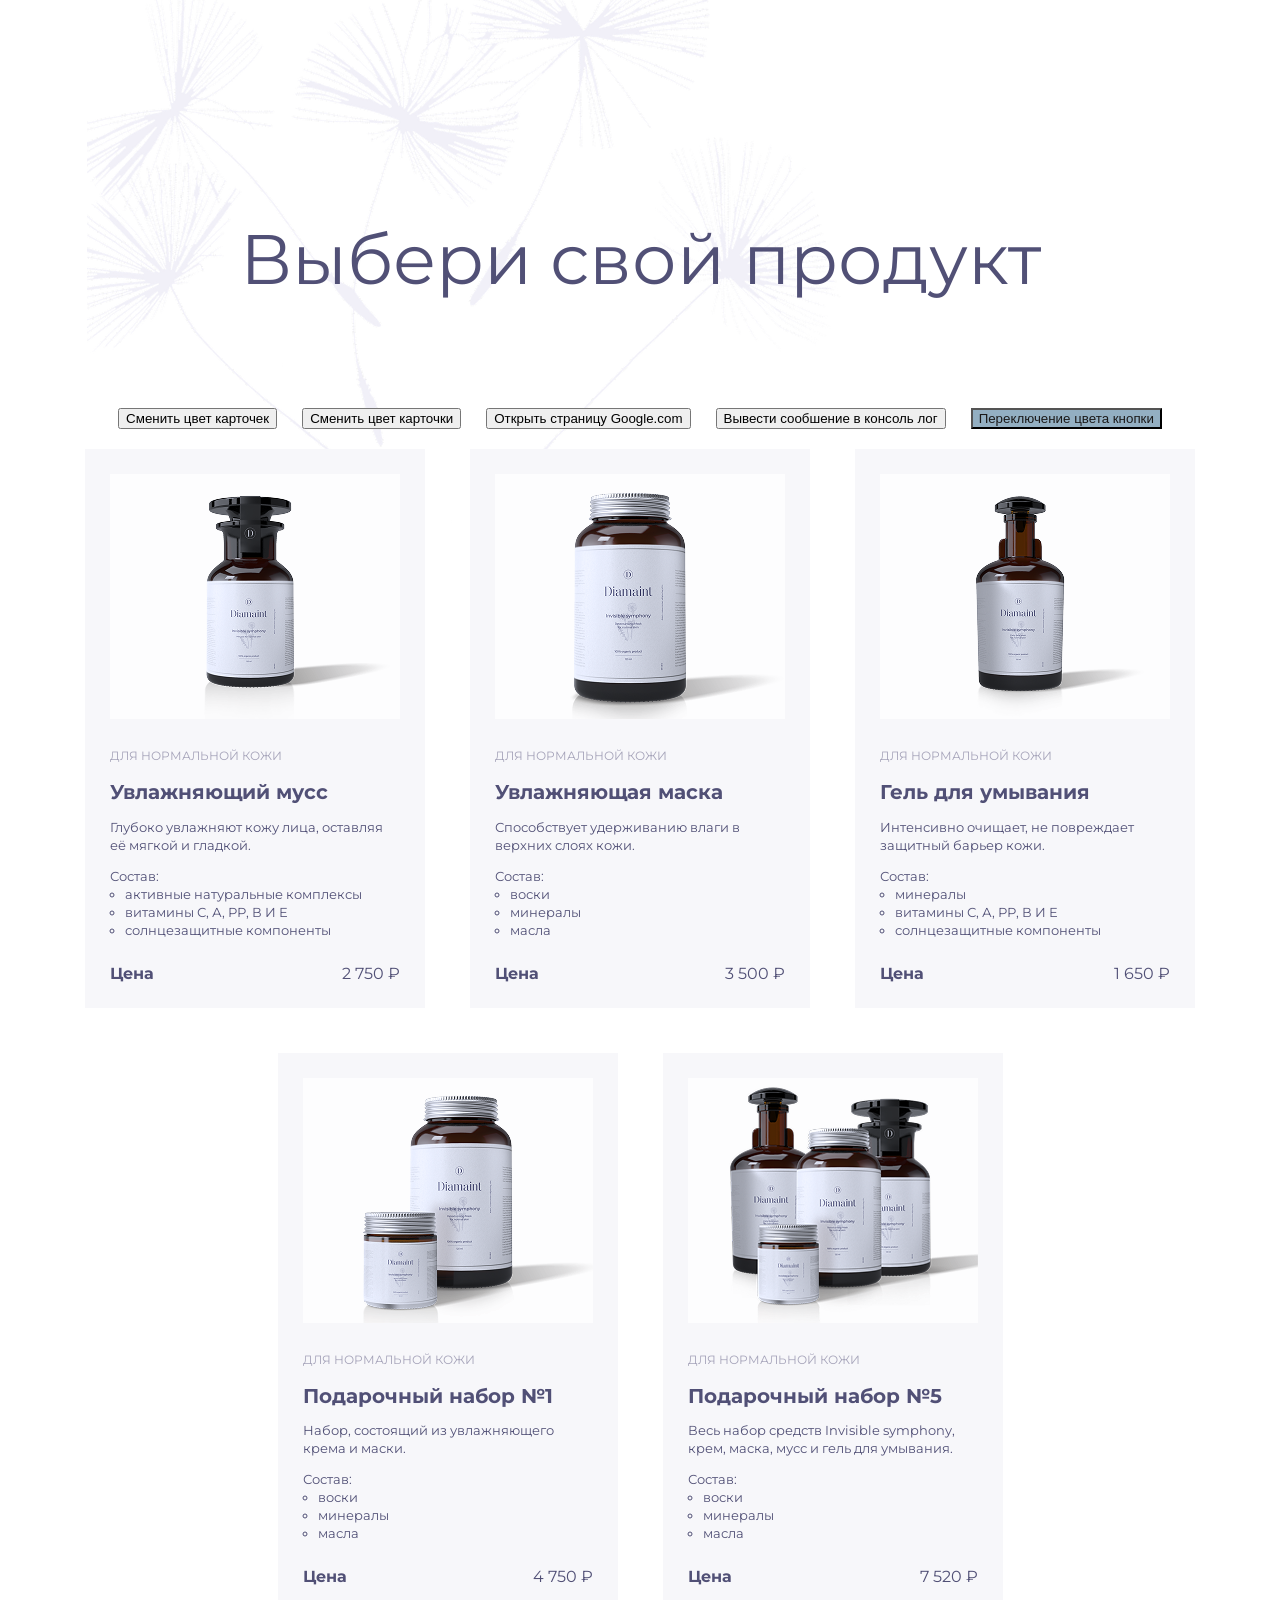
==== index.html @ 530c712b "fix: fix homework bugs and flaws" ====
<!DOCTYPE html>
<html lang="en">
<head>
  <meta charset="UTF-8">
  <meta name="viewport" content="width=device-width, initial-scale=1.0">
  <title>Document</title>
  <link rel="stylesheet" href="style.css">
</head>
<body>
  <main class="catalog">
    <div class="container catalog__container">
      <h1 class="title catalog__title">Выбери свой продукт</h1>
      <div class="products__buttons">
        <button id="change-color-products-cards-button">Сменить цвет карточек</button>
        <button id="button-card-color-change">Сменить цвет карточки</button>
        <button id="open-google">Открыть страницу Google.com</button>
        <button id="output-console-log">Вывести сообшение в консоль лог</button>
        <button id="toggle-color-button">Переключение цвета кнопки</button>
      </div>
      <ul class="products products-cards ">
        <li class="products__item card">
          <img src="images/moisturizing_mousse.png" alt="" class="card__image">
          <span class="card__category">для нормальной кожи</span>
          <h2 class="card__name">Увлажняющий мусс</h2>
          <div class="card__description">
            <p>Глубоко увлажняют кожу лица, оставляя её мягкой и гладкой.</p>
          </div>
          <div class="card__compaund compaund">
            <span class="compaund__name">Состав: </span>
            <ul class="compaund__list">
              <li>активные натуральные комплексы</li>
              <li>витамины С, А, РР, В И Е</li>
              <li>солнцезащитные компоненты</li>
            </ul>
          </div>
          <div class="card__price">
            <b>Цена</b>
            <span>2 750 &#8381;</span>
          </div>
        </li>

        <li class="products__item card">
          <img src="images/moisturizing_mask.png" alt="" class="card__image">
          <span class="card__category">для нормальной кожи</span>
          <h2 class="card__name">Увлажняющая маска</h2>
          <div class="card__description">
            <p >Способствует удерживанию влаги в верхних слоях кожи.</p>
          </div>
          <div class="card__compaund compaund">
            <span class="compaund__name">Состав: </span>
            <ul class="compaund__list">
              <li>воски</li>
              <li>минералы</li>
              <li>масла</li>
            </ul>
          </div>
          <div class="card__price">
            <b>Цена</b>
            <span>3 500 &#8381;</span>
          </div>
        </li>


        <li class="products__item card">
          <img src="images/cleansing_gel.png" alt="" class="card__image">
          <span class="card__category">для нормальной кожи</span>
          <h2 class="card__name">Гель для умывания</h2>
          <div class="card__description">
            <p>Интенсивно очищает, не повреждает защитный барьер кожи.</p>
          </div>
          <div class="card__compaund compaund">
            <span class="compaund__name">Состав: </span>
            <ul class="compaund__list">
              <li>минералы</li>
              <li>витамины С, А, РР, В И Е</li>
              <li>солнцезащитные компоненты</li>
            </ul>
          </div>
          <div class="card__price">
            <b>Цена</b>
            <span>1 650 &#8381;</span>
          </div>
        </li>


        <li class="products__item card">
          <img src="images/Gift-Set-1.png" alt="" class="card__image">
          <span class="card__category">для нормальной кожи</span>
          <h2 class="card__name">Подарочный набор №1</h2>
          <div class="card__description">
            <p>Набор, состоящий из увлажняющего крема и маски.</p>
          </div>
          <div class="card__compaund compaund">
            <span class="compaund__name">Состав: </span>
            <ul class="compaund__list">
              <li>воски</li>
              <li>минералы</li>
              <li>масла</li>
            </ul>
          </div>
          <div class="card__price">
            <b>Цена</b>
            <span>4 750 &#8381;</span>
          </div>
        </li>


        <li class="products__item card">
          <img src="images/Gift-set-5.png" alt="" class="card__image">
          <span class="card__category">для нормальной кожи</span>
          <h2 class="card__name">Подарочный набор №5</h2>
          <div class="card__description">
            <p>Весь набор средств Invisible symphony, крем, маска, мусс и гель для умывания.</p>
          </div>
          <div class="card__compaund compaund">
            <span class="compaund__name">Состав: </span>
            <ul class="compaund__list">
              <li>воски</li>
              <li>минералы</li>
              <li>масла</li>
            </ul>
          </div>
          <div class="card__price">
            <b>Цена</b>
            <span>7 520 &#8381;</span>
          </div>
        </li>
      </ul>
    </div>
  </main>
  <script src="main.js"></script>
  <script src="homework-7.js"></script>
  <script src="homework-8.js"></script>
  <script src="homework-9.js" type="module"></script>
</body>
</html>
---- style.css ----
* {
  box-sizing: border-box;
}
body {
  padding: 0;
  margin: 0;
  color: #515076;
  font-family: "Montserrat";
}

@font-face {
  font-family: "Montserrat";
  src: url("font/Montserrat-Bold.woff") format("woff");
  font-weight: 700;
}

@font-face {
  font-family: "Montserrat";
  src: url("font/Montserrat-Regular.woff") format("woff");
  font-weight: 400;
  font-size: 13px;
}

.container {
  max-width: 1280px;
  margin: 0 auto;
}

.catalog__container {
  background-image: url("images/backgraund_dandelions.png");
  background-repeat: no-repeat;
  background-position: 87px -87px;
  padding-top: 220px;
}

.catalog__title {
  margin-top: 0px;
  margin-bottom: 110px;
}

.title {
  font-size: 70px;
  font-weight: 400;
  line-height: 78px;
  text-align: center;
}

.products__buttons {
  display: flex;
  justify-content: center;
  flex-wrap: wrap;
  column-gap: 25px;
  padding-bottom: 20px;
}

.buttons {
  height: 40px;
  background-color: #F7F7FA;
}


#toggle-color-button {
  background-color: #93afc2; 
  color: rgb(27, 26, 26);
  transition: background-color 0.3s ease;
}


#toggle-color-button.active {
  background-color: #2ecc71; 
}


.products-cards {
  list-style: none;
  padding: 0;
  margin: 0;
}

.card {
  background-color: #F7F7FA;
  padding: 25px;
  width: 100%;
}

.card__image {
  width: 290px;
  height: 245px;
  display: block;
}

.card__category {
  display: block;
  font-size: 12px;
  line-height: 24px;
  text-transform: uppercase;
  margin-top: 25px;
  margin-bottom: 15px;
  color:#A5A3B9;
}

.card__name {
  font-size: 20px;
  margin-top: 5px;
  line-height: 27px;
}

.card__description {
  margin-top: 5px;
  margin-bottom: 10px;
  min-height: 36px;
  font-size: 13px;
  line-height: 18px;
}

.card__compaund {
  font-size: 13px;
  line-height: 18px;
  margin-bottom: 20px;
}

.card__name {
  font-size: 13;
  line-height: 18px;
}

.compaund__list {
  font-size: 13px;
  line-height: 18px;
  padding-left: 15px;
}

.card__price {
  display: flex;
  margin-top: 25px;
  justify-content: space-between;
}

.products {
  display: flex;
  flex-wrap: wrap;
  justify-content: center;
  gap: 45px;
}

.products__item {
  width: 340px;
}
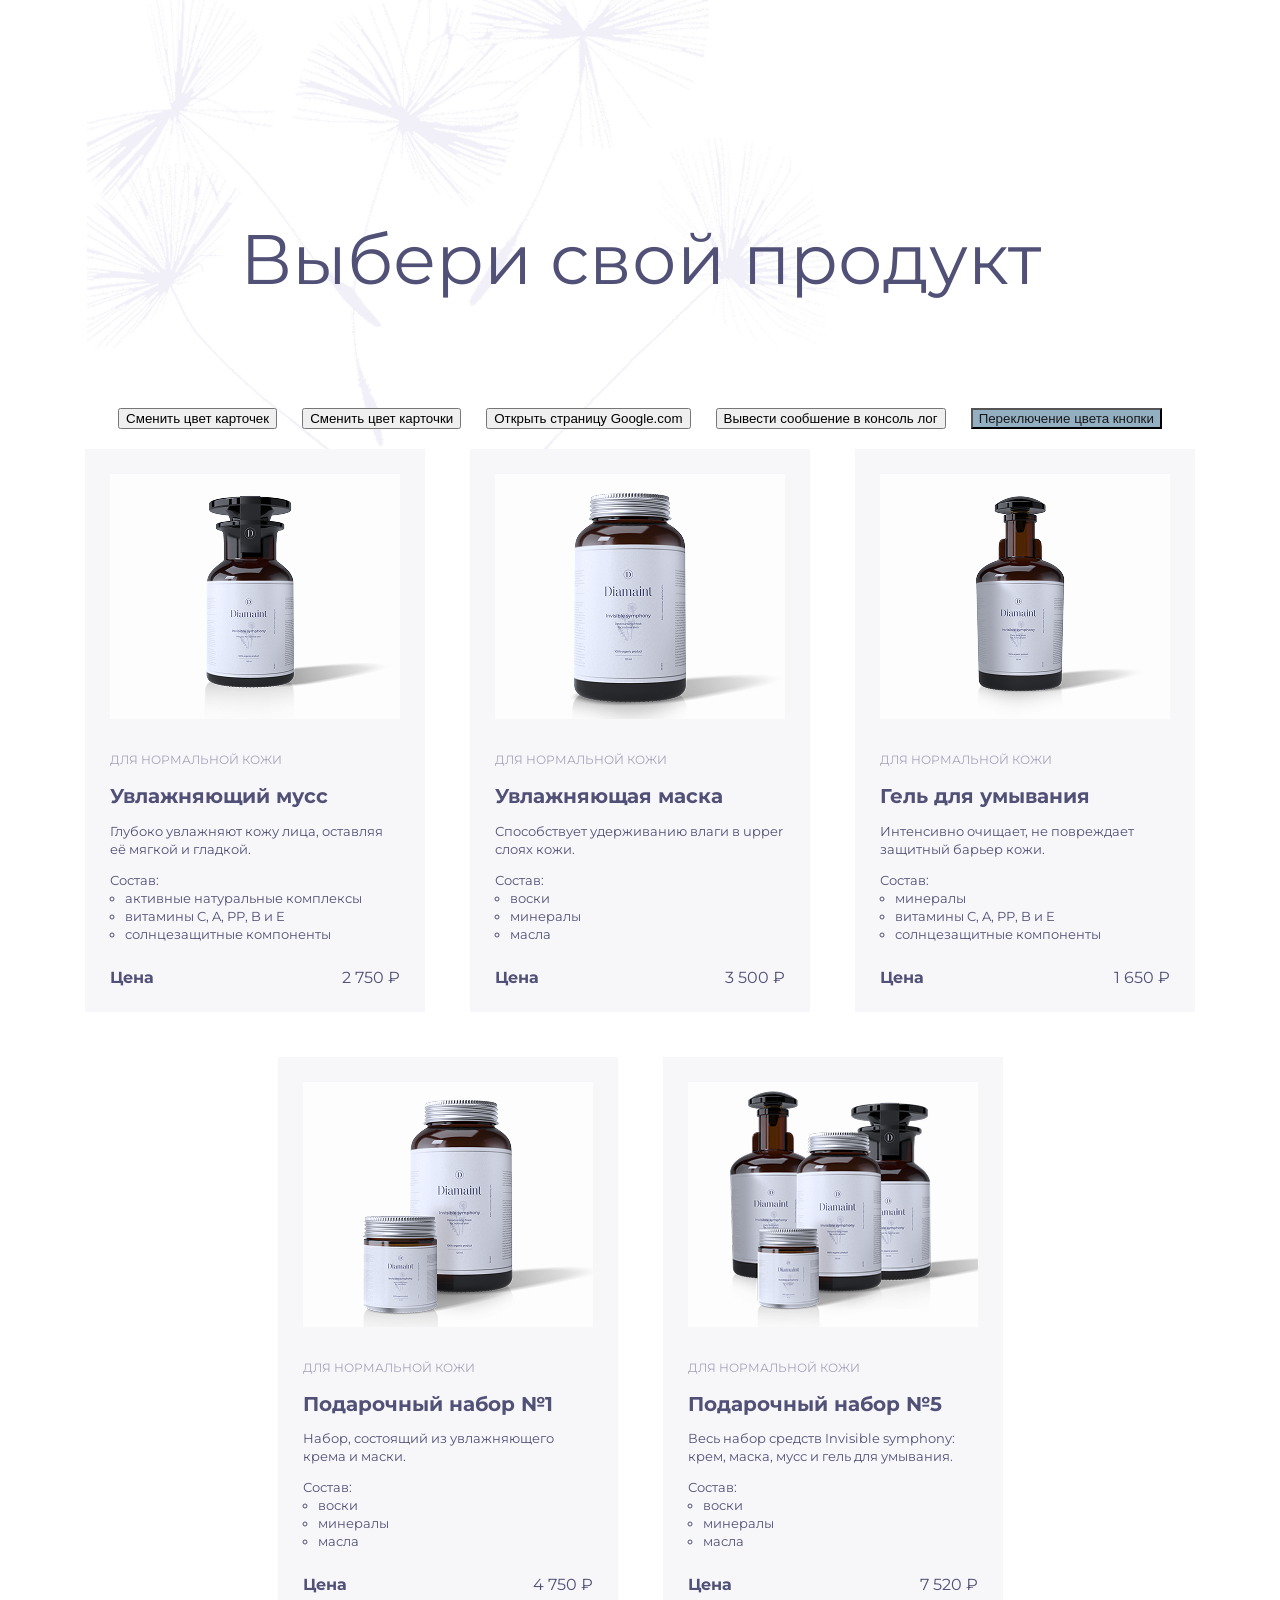
==== commit 66a980ee: "feat: product modules, card limiting and filtering" ====
--- a/index.html
+++ b/index.html
@@ -132,5 +132,6 @@
   <script src="homework-7.js"></script>
   <script src="homework-8.js"></script>
   <script src="homework-9.js" type="module"></script>
+  <script src="homework-10.js" type="module"></script>
 </body>
 </html>
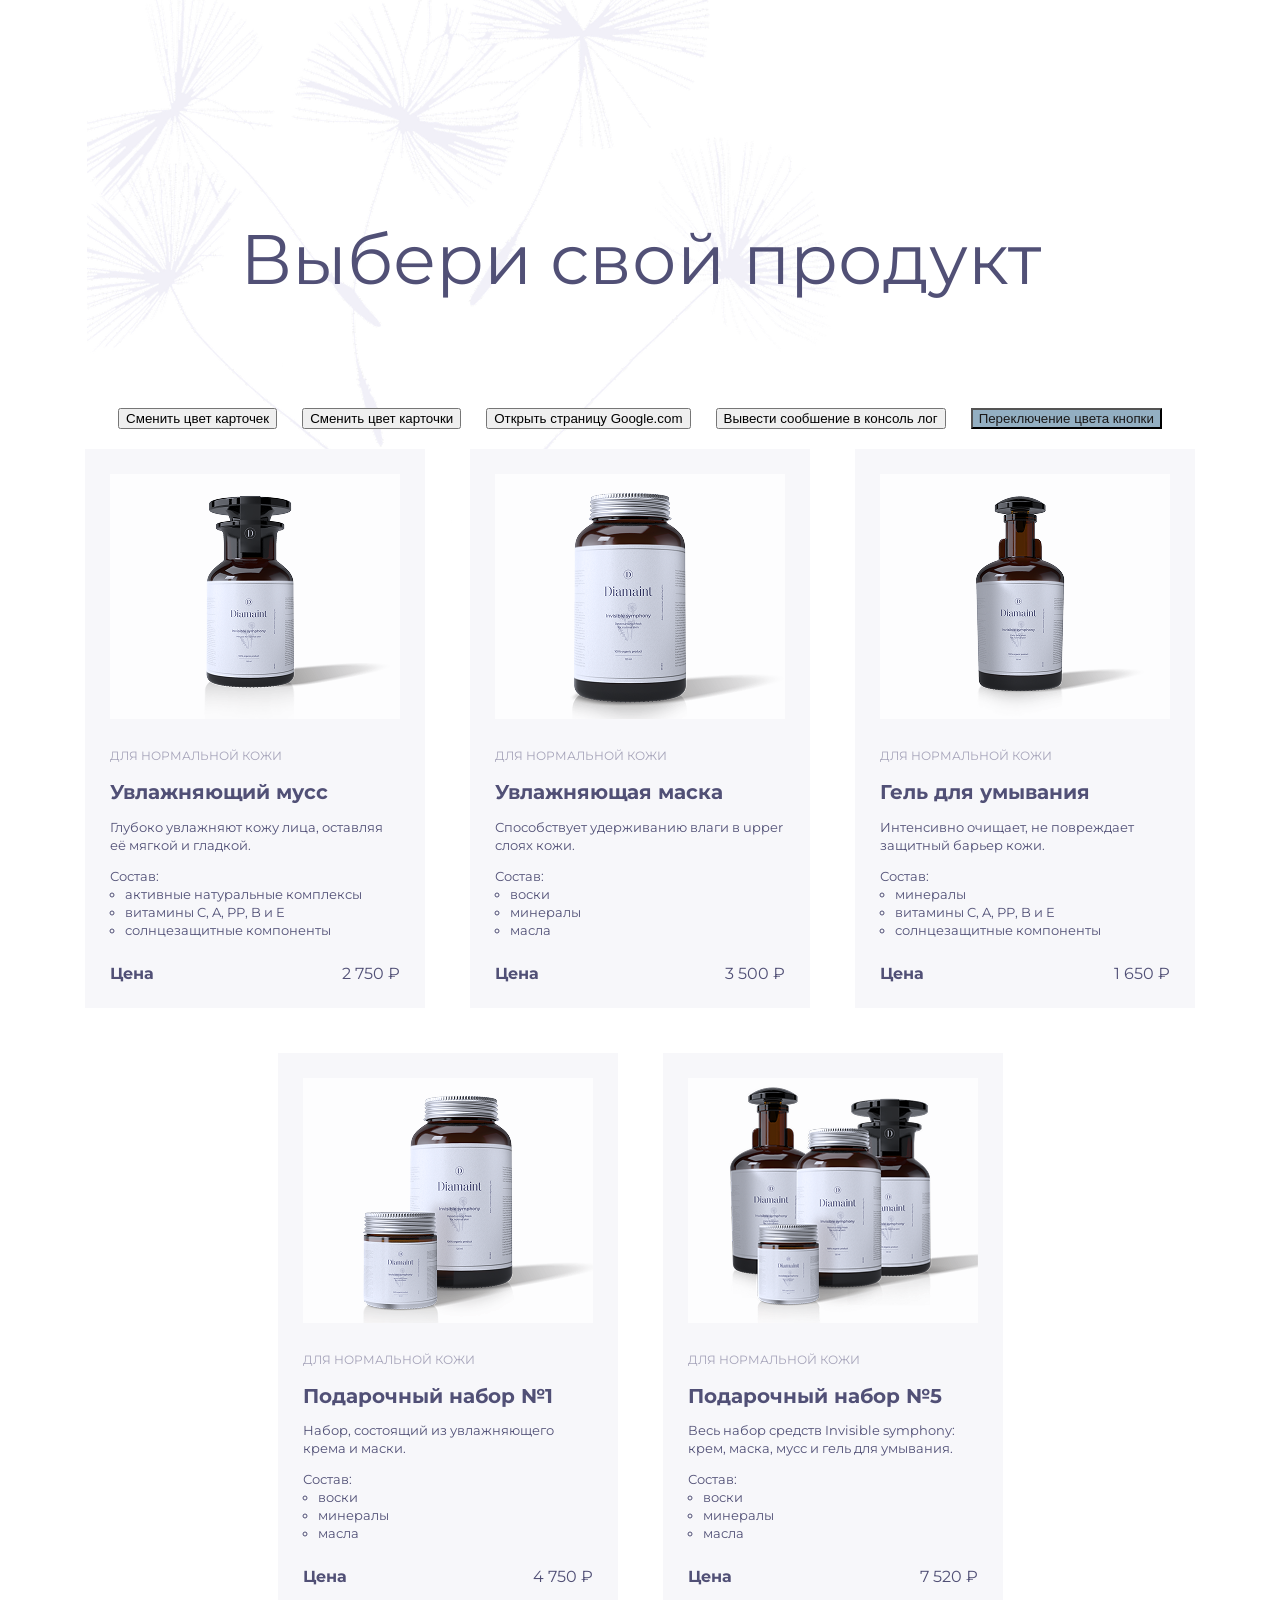
==== commit 6bba1b02: "Addressed all the comments." ====
--- a/index.html
+++ b/index.html
@@ -1,11 +1,13 @@
 <!DOCTYPE html>
 <html lang="en">
+
 <head>
   <meta charset="UTF-8">
   <meta name="viewport" content="width=device-width, initial-scale=1.0">
   <title>Document</title>
   <link rel="stylesheet" href="style.css">
 </head>
+
 <body>
   <main class="catalog">
     <div class="container catalog__container">
@@ -44,7 +46,7 @@
           <span class="card__category">для нормальной кожи</span>
           <h2 class="card__name">Увлажняющая маска</h2>
           <div class="card__description">
-            <p >Способствует удерживанию влаги в верхних слоях кожи.</p>
+            <p>Способствует удерживанию влаги в верхних слоях кожи.</p>
           </div>
           <div class="card__compaund compaund">
             <span class="compaund__name">Состав: </span>
@@ -126,6 +128,27 @@
           </div>
         </li>
       </ul>
+
+
+      <template id="product-template">
+        <li class="products__item card">
+          <img src="" alt="" class="card__image">
+          <span class="card__category">для нормальной кожи</span>
+          <h2 class="card__name"></h2>
+          <div class="card__description">
+            <p></p>
+          </div>
+          <div class="card__compaund compaund">
+            <span class="compaund__name">Состав: </span>
+            <ul class="compaund__list">
+            </ul>
+          </div>
+          <div class="card__price">
+            <b>Цена</b>
+            <span></span>
+          </div>
+        </li>
+      </template>
     </div>
   </main>
   <script src="main.js"></script>
@@ -134,4 +157,5 @@
   <script src="homework-9.js" type="module"></script>
   <script src="homework-10.js" type="module"></script>
 </body>
-</html>
+
+</html>
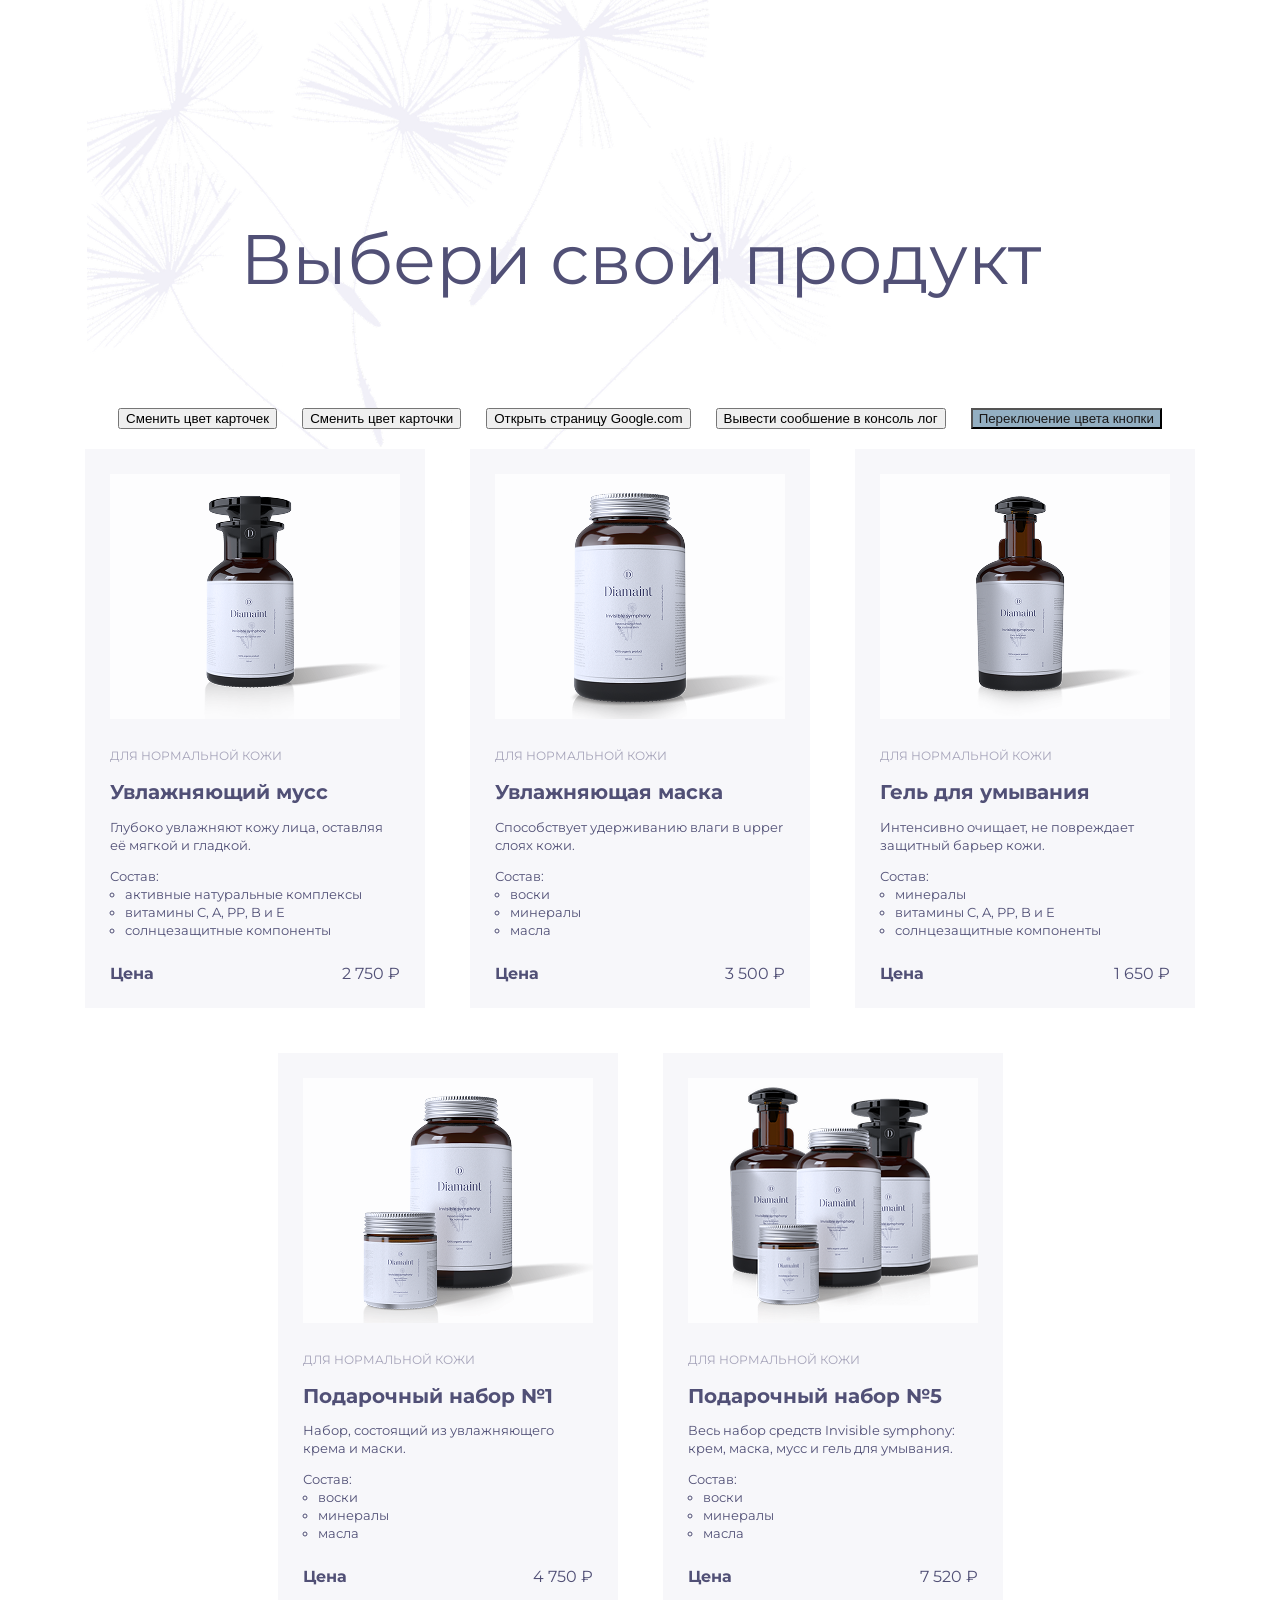
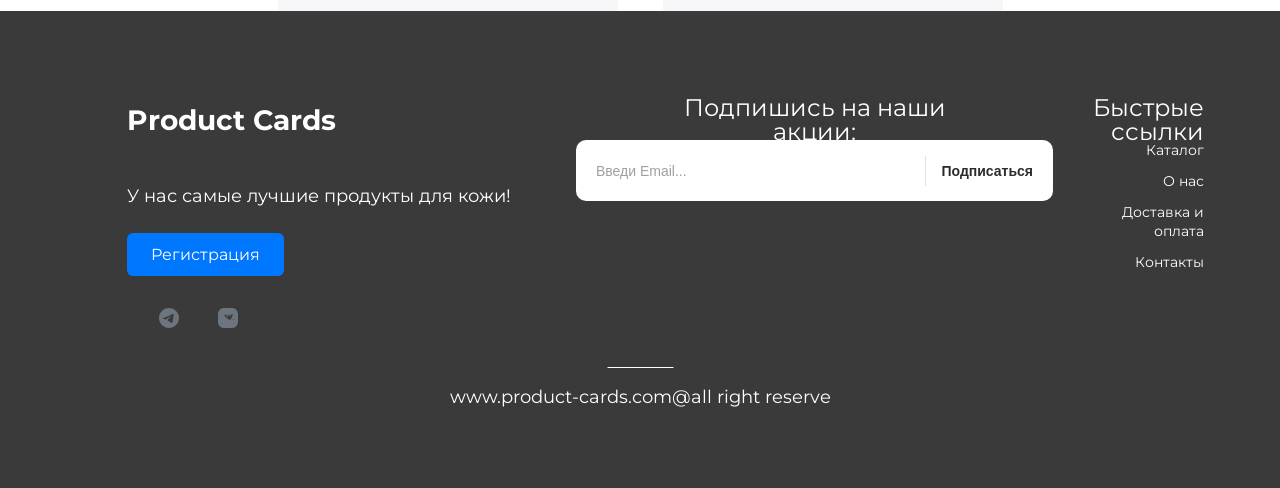
==== commit fa377a03: "Created a footer with subscription and registration buttons and a modal window." ====
--- a/index.html
+++ b/index.html
@@ -151,11 +151,76 @@
       </template>
     </div>
   </main>
+
+
+  <footer class="footer">
+    <div class="container footer__container">
+      <div class="footer__brand">
+        <h2 class="footer__brand">Product Cards</h2>
+        <p class="footer__subtitle">У нас самые лучшие продукты для кожи!</p>
+        <button id="open-modal-btn">Регистрация</button>
+        <div class="social-links">
+          <a href="https://t.me" target="_blank" rel="noopener" class="icon-item tg-link" aria-label="Telegram">
+            <svg viewBox="0 0 24 24" fill="currentColor">
+              <path
+                d="M12 2C6.48 2 2 6.48 2 12s4.48 10 10 10 10-4.48 10-10S17.52 2 12 2zm4.64 6.8c-.15 1.58-.8 5.42-1.13 7.19-.14.75-.42 1-.68 1.03-.58.05-1.02-.38-1.58-.75-.88-.58-1.38-.94-2.23-1.5-.99-.65-.35-1.01.22-1.59.15-.15 2.71-2.48 2.76-2.69a.2.2 0 00-.05-.18c-.06-.05-.14-.03-.21-.02-.09.02-1.49.95-4.22 2.79-.4.27-.76.41-1.08.4-.36-.01-1.04-.2-1.55-.37-.63-.2-1.12-.31-1.08-.66.02-.18.27-.36.74-.55 2.92-1.27 4.86-2.11 5.83-2.51 2.78-1.16 3.35-1.36 3.73-1.36.08 0 .27.02.39.12.1.08.13.19.14.27-.01.06.01.24 0 .38z" />
+            </svg>
+          </a>
+          <a href="https://vk.com" target="_blank" rel="noopener" class="icon-item vk-link" aria-label="ВКонтакте">
+            <svg viewBox="0 0 24 24" fill="currentColor">
+              <path
+                d="M15.93 2H8.07C4.72 2 2 4.72 2 8.07v7.86C2 19.28 4.72 22 8.07 22h7.86c3.35 0 6.07-2.72 6.07-6.07V8.07C22 4.72 19.28 2 15.93 2zm3.1 11.53c.12.28.08.5-.3.5h-1.26c-.32 0-.47-.17-.55-.36-.2-.48-.68-1.5-1.1-1.84-.14-.11-.2-.15-.3-.15-.14 0-.18.04-.24.12-.13.16-.32.65-.32 1.48 0 .23-.08.38-.48.38-2 0-4.04-1.25-5.32-3.15-.5-.73-.83-1.6-.83-1.6s-.03-.1-.01-.15c.03-.04.11-.05.11-.05h1.26c.26 0 .38.1.44.25.26.62.64 1.4 1.13 2 .3.37.42.5.54.5.06 0 .1-.04.14-.15.15-.62.06-1.7-.27-2.13-.13-.17-.37-.22-.48-.24-.04-.01-.02-.05.01-.07.15-.1.54-.15 1.01-.15.82 0 1.05.08 1.18.2.35.32.22 1.34.22 1.73 0 .13.02.18.07.2.05.03.11 0 .2-.08.41-.49.77-1.22.95-1.85.06-.2.15-.3.42-.3h1.27c.33 0 .4.1.33.4-.14.63-.82 1.63-1.16 2.1-.15.22-.18.33-.04.47.1.1.43.43.83.91.73.88 1.1 1.45 1.18 1.83z" />
+            </svg>
+          </a>
+        </div>
+      </div>
+      <div class="footer__subscribe">
+        <h3 class="footer__block-title">Подпишись на наши акции:</h3>
+        <form class="footer__form">
+          <div class="footer__input-group">
+            <input type="email" id="subscribe-email" placeholder="Введи Email..." required class="footer__input">
+            <div class="footer__divider"></div>
+            <button type="submit" id="subscribe-submit" class="footer__submit-btn">Подписаться</button>
+            <div class="footer__bottom-info">
+              <div class="footer__line"></div>
+              <p class="footer__copyright">www.product-cards.com@all right reserve</p>
+            </div>
+          </div>
+        </form>
+      </div>
+      <div class="footer__links">
+        <h3 class="footer__block-title">Быстрые ссылки</h3>
+        <ul class="footer__list">
+          <li><a href="#" class="footer__link">Каталог</a></li>
+          <li><a href="#" class="footer__link">О нас</a></li>
+          <li><a href="#" class="footer__link">Доставка и оплата</a></li>
+          <li><a href="#" class="footer__link">Контакты</a></li>
+        </ul>
+      </div>
+    </div>
+    </div>
+  </footer>
+  <div id="modal" class="modal-overlay">
+    <div class="modal-content">
+      <button id="close-modal-btn" class="modal-close">&times;</button>
+      <h2>Регистрация</h2>
+      <form class="modal-form" id="reg-form">
+        <input type="text" id="reg-name" placeholder="Имя" required>
+        <input type="text" id="reg-surname" placeholder="Фамилия" required>
+        <input type="date" id="reg-date" placeholder="дд.мм.гггг" required>
+        <input type="text" id="reg-login" placeholder="Логин" required>
+        <input type="password" id="reg-password" placeholder="Пароль" required>
+        <input type="password" id="reg-password-confirm" placeholder="Повторите пароль" required>
+        <button type="submit" class="submit-btn">Зарегистрироваться</button>
+      </form>
+    </div>
+  </div>
   <script src="main.js"></script>
   <script src="homework-7.js"></script>
   <script src="homework-8.js"></script>
   <script src="homework-9.js" type="module"></script>
   <script src="homework-10.js" type="module"></script>
+  <script src="homework-11.js" type="module"></script>
 </body>
 
 </html>
--- a/style.css
+++ b/style.css
@@ -1,7 +1,7 @@
-
- * {
+* {
   box-sizing: border-box;
 }
+
 body {
   padding: 0;
   margin: 0;
@@ -61,14 +61,14 @@
 
 
 #toggle-color-button {
-  background-color: #93afc2; 
+  background-color: #93afc2;
   color: rgb(27, 26, 26);
   transition: background-color 0.3s ease;
 }
 
 
 #toggle-color-button.active {
-  background-color: #2ecc71; 
+  background-color: #2ecc71;
 }
 
 
@@ -97,7 +97,7 @@
   text-transform: uppercase;
   margin-top: 25px;
   margin-bottom: 15px;
-  color:#A5A3B9;
+  color: #A5A3B9;
 }
 
 .card__name {
@@ -147,3 +147,325 @@
 .products__item {
   width: 340px;
 }
+
+.footer {
+  background-color: #3A3A3A;
+  height: 477px;
+  padding: 65px 70px 28px 70px;
+}
+
+.footer__container {
+  display: flex;
+  justify-content: space-between;
+  align-items: flex-start;
+  flex-wrap: nowrap;
+  gap: 40px;
+  position: relative;
+  width: 90%;
+  max-width: 1800px;
+  height: 350px;
+  margin: 0 auto;
+}
+
+
+
+
+.footer__list {
+  list-style: none;
+  padding: 0;
+  margin: 0;
+}
+
+.footer__list li {
+  margin-bottom: 12px;
+}
+
+.footer__link {
+  color: #ffffff;
+  text-decoration: none;
+  font-size: 14px;
+  transition: opacity 0.2s;
+}
+
+.footer__link:hover {
+  opacity: 0.7;
+}
+
+.footer__brand {
+  color: #FFFFFF;
+  width: 409px;
+  height: 60px;
+  font-size: 28px;
+  font-weight: 800;
+  line-height: 153%;
+  text-align: left;
+}
+
+.footer__subtitle {
+  color: #FFFFFF;
+  width: 409px;
+  height: 28px;
+  font-size: 18px;
+  font-weight: 400;
+  line-height: 154%;
+  text-align: left;
+}
+
+#open-modal-btn {
+  display: inline-block;
+  padding: 12px 24px;
+  font-family: inherit;
+  font-size: 16px;
+  font-weight: 500;
+  color: #ffffff;
+  background-color: #0077ff;
+  border: none;
+  border-radius: 6px;
+  cursor: pointer;
+  transition: background-color 0.2s ease, transform 0.1s ease;
+}
+
+#open-modal-btn:hover {
+  background-color: #0062cc;
+}
+
+#open-modal-btn:active {
+  transform: scale(0.98);
+}
+
+#open-modal-btn:focus-visible {
+  outline: 3px solid rgba(0, 119, 255, 0.4);
+  outline-offset: 2px;
+}
+
+
+.social-links {
+  display: flex;
+  gap: 15px;
+  align-items: left;
+  padding: 20px;
+}
+
+.icon-item {
+  display: inline-flex;
+  justify-content: center;
+  align-items: center;
+  width: 44px;
+  height: 44px;
+  color: #6c757d;
+  transition: color 0.3s ease, transform 0.2s ease;
+}
+
+.icon-item svg {
+  width: 24px;
+  height: 24px;
+}
+
+.icon-item.tg-link:hover,
+.icon-item.tg-link:focus {
+  color: #229ED9;
+  transform: translateY(-2px);
+}
+
+.icon-item.vk-link:hover,
+.icon-item.vk-link:focus {
+  color: #0077FF;
+  transform: translateY(-2px);
+}
+
+
+.footer__subscribe {
+  display: flex;
+  flex-direction: column;
+  align-items: center;
+  text-align: center;
+}
+
+
+.footer__block-title {
+  max-width: 350px;
+  width: 100%;
+  height: 29px;
+  font-size: 24px;
+  color: #ffffff;
+  margin: 20px 0 15px 0;
+  font-weight: 400;
+  line-height: 100%;
+}
+
+
+.footer__input-group {
+  display: flex;
+  align-items: center;
+  background-color: #ffffff;
+  border-radius: 10px;
+  width: 477px;
+  height: 61px;
+  padding: 0 20px;
+  box-sizing: border-box;
+  transition: box-shadow 0.2s ease;
+}
+
+
+.footer__input-group:focus-within {
+  box-shadow: 0 0 12px rgba(255, 255, 255, 0.3);
+}
+
+
+.footer__input {
+  flex-grow: 1;
+  border: none;
+  background: transparent;
+  font-size: 14px;
+  color: #000000;
+  outline: none;
+  padding: 10px 0;
+}
+
+
+.footer__input::placeholder {
+  color: #a0a0a0;
+}
+
+
+.footer__divider {
+  width: 1px;
+  height: 30px;
+  background-color: #e0e0e0;
+  margin: 0 15px;
+}
+
+
+.footer__submit-btn {
+  border: none;
+  background: transparent;
+  font-size: 14px;
+  font-weight: 600;
+  color: #2b2b2b;
+  cursor: pointer;
+  padding: 10px 0;
+  white-space: nowrap;
+  transition: color 0.2s ease;
+}
+
+
+.footer__submit-btn:hover {
+  color: #000000;
+}
+
+
+.footer__bottom-info {
+  position: absolute;
+  bottom: 20px;
+  left: 50%;
+  transform: translateX(-50%);
+
+
+  display: flex;
+  flex-direction: column;
+  align-items: center;
+  gap: 20px;
+}
+
+
+.footer__line {
+  width: 66px;
+  height: 1px;
+  background-color: #ffffff;
+}
+
+
+.footer__copyright {
+  font-family: 'Montserrat', sans-serif;
+  font-size: 18px;
+  font-weight: 400;
+  line-height: 1;
+  color: #ffffff;
+  white-space: nowrap;
+  margin: 0;
+}
+
+
+.footer__links {
+  display: flex;
+  flex-direction: column;
+  align-items: flex-end;
+  text-align: right;
+}
+
+.modal-overlay {
+  display: none;
+  position: fixed;
+  top: 0;
+  left: 0;
+  width: 100%;
+  height: 100%;
+  background-color: rgba(0, 0, 0, 0.5);
+  z-index: 1000;
+  justify-content: center;
+  align-items: center;
+}
+
+.modal-content {
+  background-color: #ffffff;
+  padding: 30px 40px;
+  border-radius: 8px;
+  position: relative;
+  width: 420px;
+  box-shadow: 0px 4px 20px rgba(0, 0, 0, 0.2);
+}
+
+.modal-content h2 {
+  font-family: 'Montserrat', sans-serif;
+  font-size: 20px;
+  font-weight: 700;
+  color: #000000;
+  margin-bottom: 20px;
+}
+
+.modal-close {
+  position: absolute;
+  top: 20px;
+  right: 20px;
+  background: none;
+  border: none;
+  color: #333333;
+  font-size: 24px;
+  cursor: pointer;
+}
+
+.modal-form {
+  display: flex;
+  flex-direction: column;
+  gap: 12px;
+}
+
+.modal-form input {
+  font-family: 'Montserrat', sans-serif;
+  font-size: 14px;
+  padding: 12px 16px;
+  border: 1px solid #cccccc;
+  border-radius: 6px;
+  outline: none;
+}
+
+.modal-form input:focus {
+  border-color: #000000;
+}
+
+.submit-btn {
+  font-family: 'Montserrat', sans-serif;
+  font-size: 16px;
+  font-weight: 600;
+  background-color: #222222;
+  color: #ffffff;
+  padding: 14px;
+  border: none;
+  border-radius: 6px;
+  cursor: pointer;
+  margin-top: 10px;
+}
+
+.modal-overlay.modal-showed {
+  display: flex;
+}
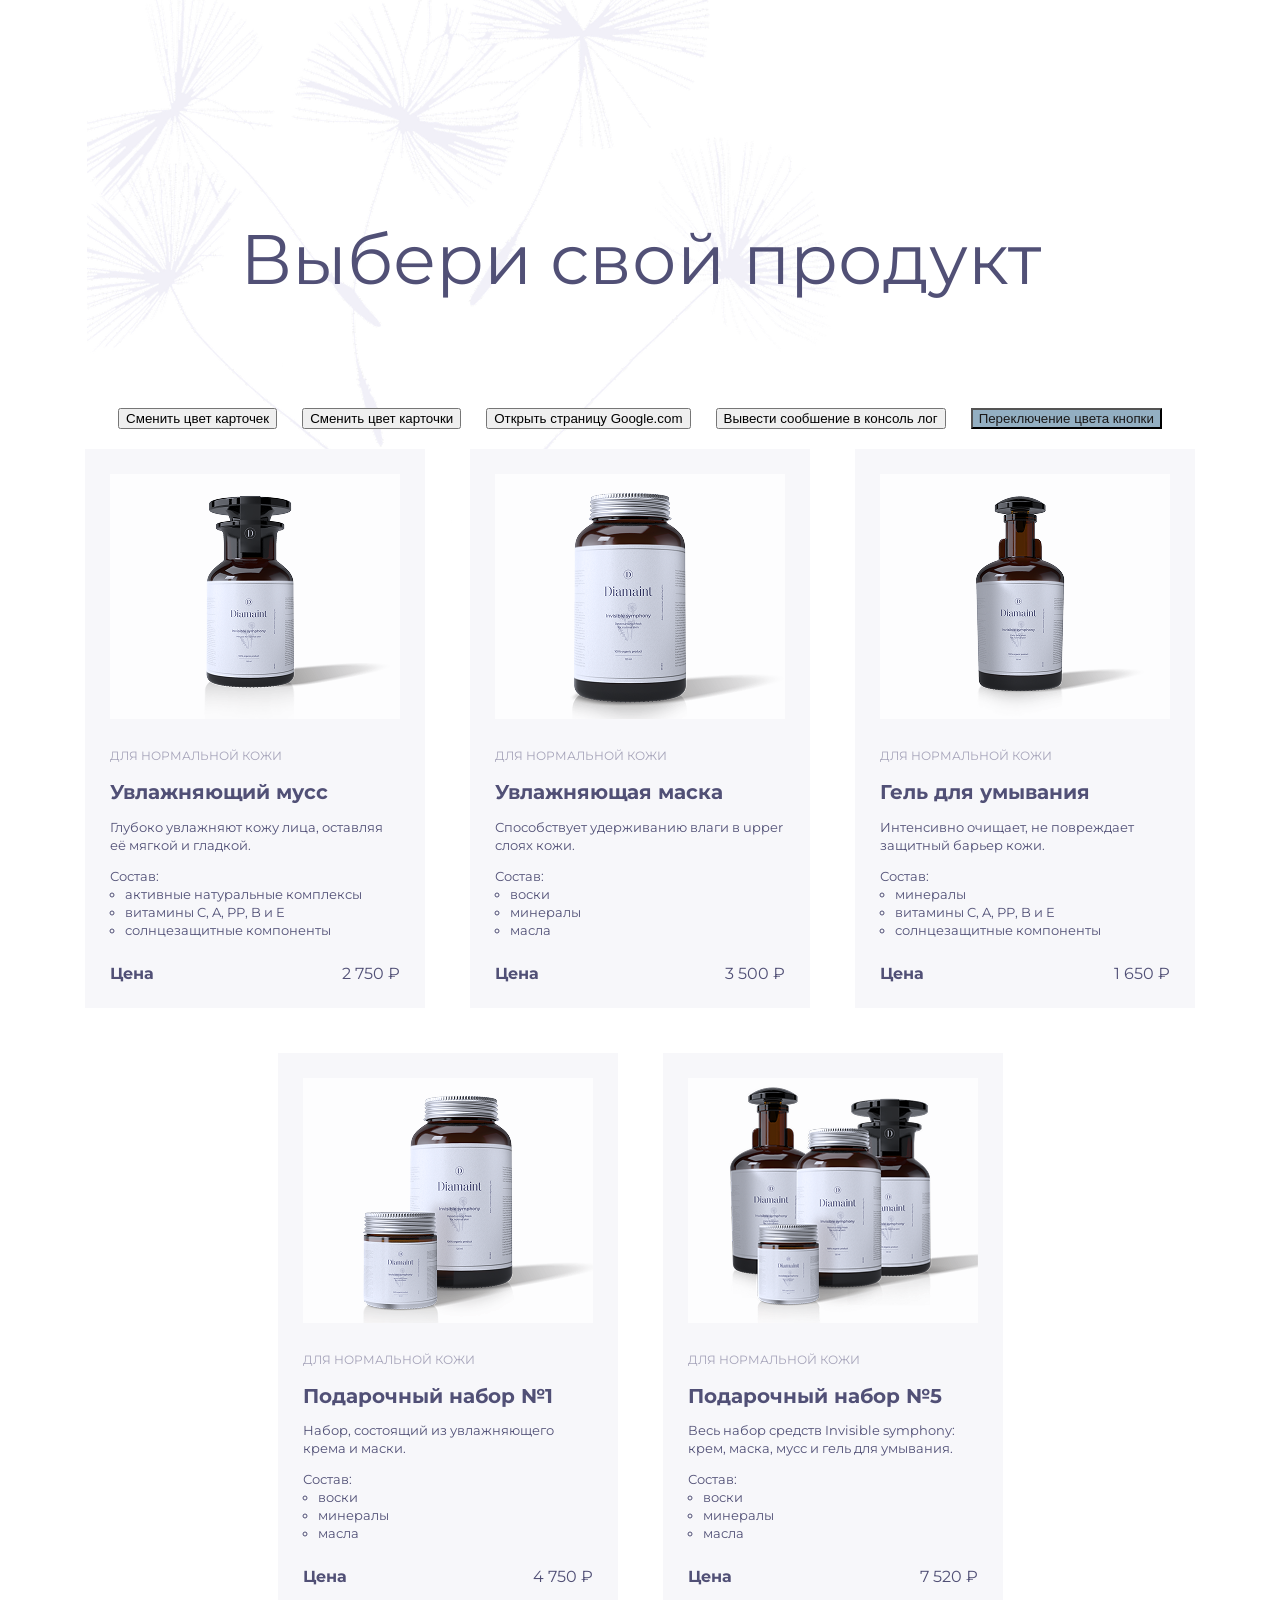
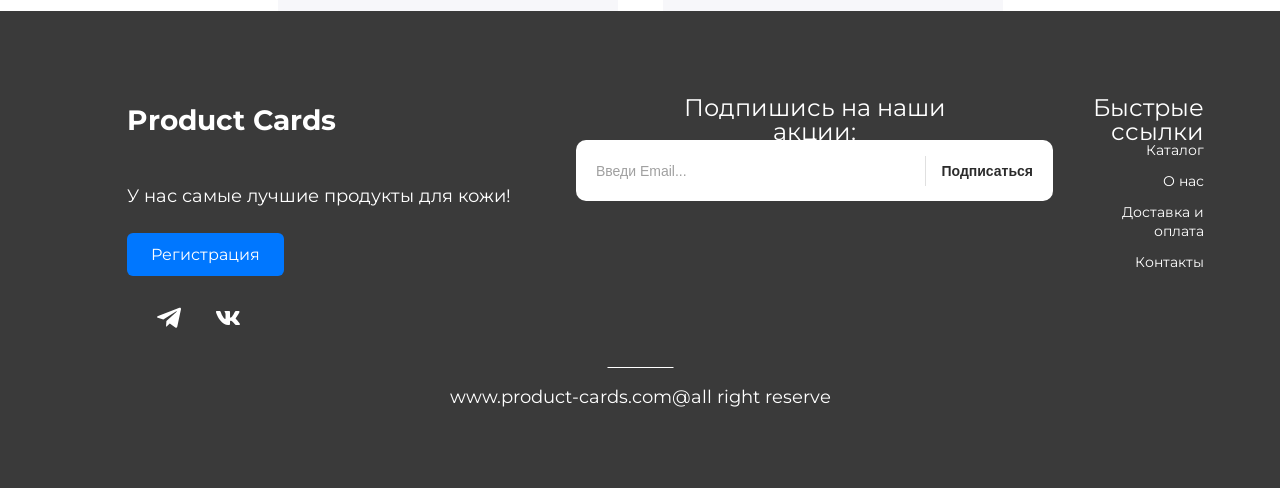
==== commit 3236a8da: "Fixed the issue raised." ====
--- a/index.html
+++ b/index.html
@@ -161,16 +161,10 @@
         <button id="open-modal-btn">Регистрация</button>
         <div class="social-links">
           <a href="https://t.me" target="_blank" rel="noopener" class="icon-item tg-link" aria-label="Telegram">
-            <svg viewBox="0 0 24 24" fill="currentColor">
-              <path
-                d="M12 2C6.48 2 2 6.48 2 12s4.48 10 10 10 10-4.48 10-10S17.52 2 12 2zm4.64 6.8c-.15 1.58-.8 5.42-1.13 7.19-.14.75-.42 1-.68 1.03-.58.05-1.02-.38-1.58-.75-.88-.58-1.38-.94-2.23-1.5-.99-.65-.35-1.01.22-1.59.15-.15 2.71-2.48 2.76-2.69a.2.2 0 00-.05-.18c-.06-.05-.14-.03-.21-.02-.09.02-1.49.95-4.22 2.79-.4.27-.76.41-1.08.4-.36-.01-1.04-.2-1.55-.37-.63-.2-1.12-.31-1.08-.66.02-.18.27-.36.74-.55 2.92-1.27 4.86-2.11 5.83-2.51 2.78-1.16 3.35-1.36 3.73-1.36.08 0 .27.02.39.12.1.08.13.19.14.27-.01.06.01.24 0 .38z" />
-            </svg>
+            <img src="images/icon-telegram.svg" alt="Telegram" width="24" height="24">
           </a>
           <a href="https://vk.com" target="_blank" rel="noopener" class="icon-item vk-link" aria-label="ВКонтакте">
-            <svg viewBox="0 0 24 24" fill="currentColor">
-              <path
-                d="M15.93 2H8.07C4.72 2 2 4.72 2 8.07v7.86C2 19.28 4.72 22 8.07 22h7.86c3.35 0 6.07-2.72 6.07-6.07V8.07C22 4.72 19.28 2 15.93 2zm3.1 11.53c.12.28.08.5-.3.5h-1.26c-.32 0-.47-.17-.55-.36-.2-.48-.68-1.5-1.1-1.84-.14-.11-.2-.15-.3-.15-.14 0-.18.04-.24.12-.13.16-.32.65-.32 1.48 0 .23-.08.38-.48.38-2 0-4.04-1.25-5.32-3.15-.5-.73-.83-1.6-.83-1.6s-.03-.1-.01-.15c.03-.04.11-.05.11-.05h1.26c.26 0 .38.1.44.25.26.62.64 1.4 1.13 2 .3.37.42.5.54.5.06 0 .1-.04.14-.15.15-.62.06-1.7-.27-2.13-.13-.17-.37-.22-.48-.24-.04-.01-.02-.05.01-.07.15-.1.54-.15 1.01-.15.82 0 1.05.08 1.18.2.35.32.22 1.34.22 1.73 0 .13.02.18.07.2.05.03.11 0 .2-.08.41-.49.77-1.22.95-1.85.06-.2.15-.3.42-.3h1.27c.33 0 .4.1.33.4-.14.63-.82 1.63-1.16 2.1-.15.22-.18.33-.04.47.1.1.43.43.83.91.73.88 1.1 1.45 1.18 1.83z" />
-            </svg>
+            <img src="images/icon-vk.svg" alt="ВКонтакте" width="24" height="24">
           </a>
         </div>
       </div>
--- a/style.css
+++ b/style.css
@@ -59,18 +59,15 @@
   background-color: #F7F7FA;
 }
 
-
 #toggle-color-button {
   background-color: #93afc2;
   color: rgb(27, 26, 26);
   transition: background-color 0.3s ease;
 }
 
-
 #toggle-color-button.active {
   background-color: #2ecc71;
 }
-
 
 .products-cards {
   list-style: none;
@@ -166,9 +163,6 @@
   height: 350px;
   margin: 0 auto;
 }
-
-
-
 
 .footer__list {
   list-style: none;
@@ -238,11 +232,10 @@
   outline-offset: 2px;
 }
 
-
 .social-links {
   display: flex;
   gap: 15px;
-  align-items: left;
+  align-items: center;
   padding: 20px;
 }
 
@@ -252,24 +245,18 @@
   align-items: center;
   width: 44px;
   height: 44px;
-  color: #6c757d;
-  transition: color 0.3s ease, transform 0.2s ease;
-}
-
-.icon-item svg {
+  transition: transform 0.2s ease;
+}
+
+.icon-item img {
   width: 24px;
   height: 24px;
 }
 
 .icon-item.tg-link:hover,
-.icon-item.tg-link:focus {
-  color: #229ED9;
-  transform: translateY(-2px);
-}
-
+.icon-item.tg-link:focus,
 .icon-item.vk-link:hover,
 .icon-item.vk-link:focus {
-  color: #0077FF;
   transform: translateY(-2px);
 }
 
@@ -280,7 +267,6 @@
   align-items: center;
   text-align: center;
 }
-
 
 .footer__block-title {
   max-width: 350px;
@@ -293,7 +279,6 @@
   line-height: 100%;
 }
 
-
 .footer__input-group {
   display: flex;
   align-items: center;
@@ -306,11 +291,9 @@
   transition: box-shadow 0.2s ease;
 }
 
-
 .footer__input-group:focus-within {
   box-shadow: 0 0 12px rgba(255, 255, 255, 0.3);
 }
-
 
 .footer__input {
   flex-grow: 1;
@@ -322,11 +305,9 @@
   padding: 10px 0;
 }
 
-
 .footer__input::placeholder {
   color: #a0a0a0;
 }
-
 
 .footer__divider {
   width: 1px;
@@ -334,7 +315,6 @@
   background-color: #e0e0e0;
   margin: 0 15px;
 }
-
 
 .footer__submit-btn {
   border: none;
@@ -348,32 +328,26 @@
   transition: color 0.2s ease;
 }
 
-
 .footer__submit-btn:hover {
   color: #000000;
 }
-
 
 .footer__bottom-info {
   position: absolute;
   bottom: 20px;
   left: 50%;
   transform: translateX(-50%);
-
-
   display: flex;
   flex-direction: column;
   align-items: center;
   gap: 20px;
 }
-
 
 .footer__line {
   width: 66px;
   height: 1px;
   background-color: #ffffff;
 }
-
 
 .footer__copyright {
   font-family: 'Montserrat', sans-serif;
@@ -384,7 +358,6 @@
   white-space: nowrap;
   margin: 0;
 }
-
 
 .footer__links {
   display: flex;
